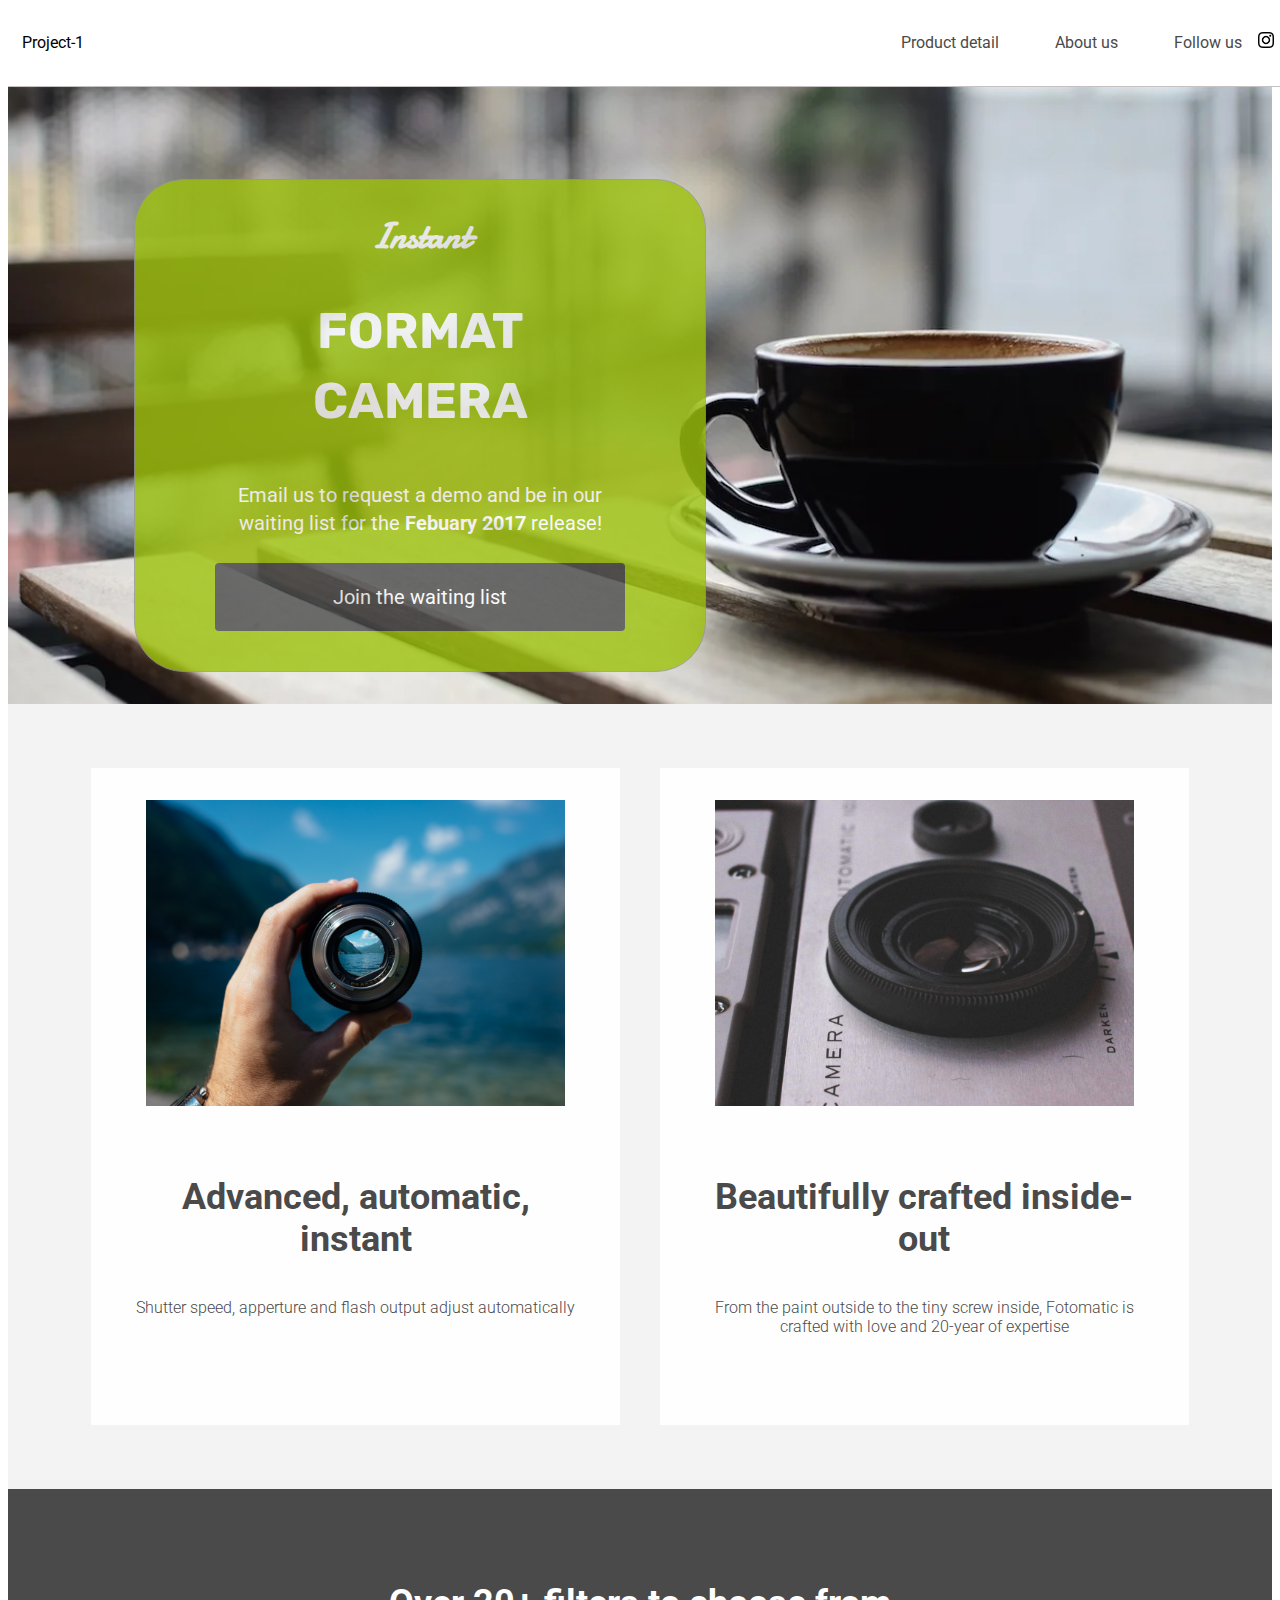
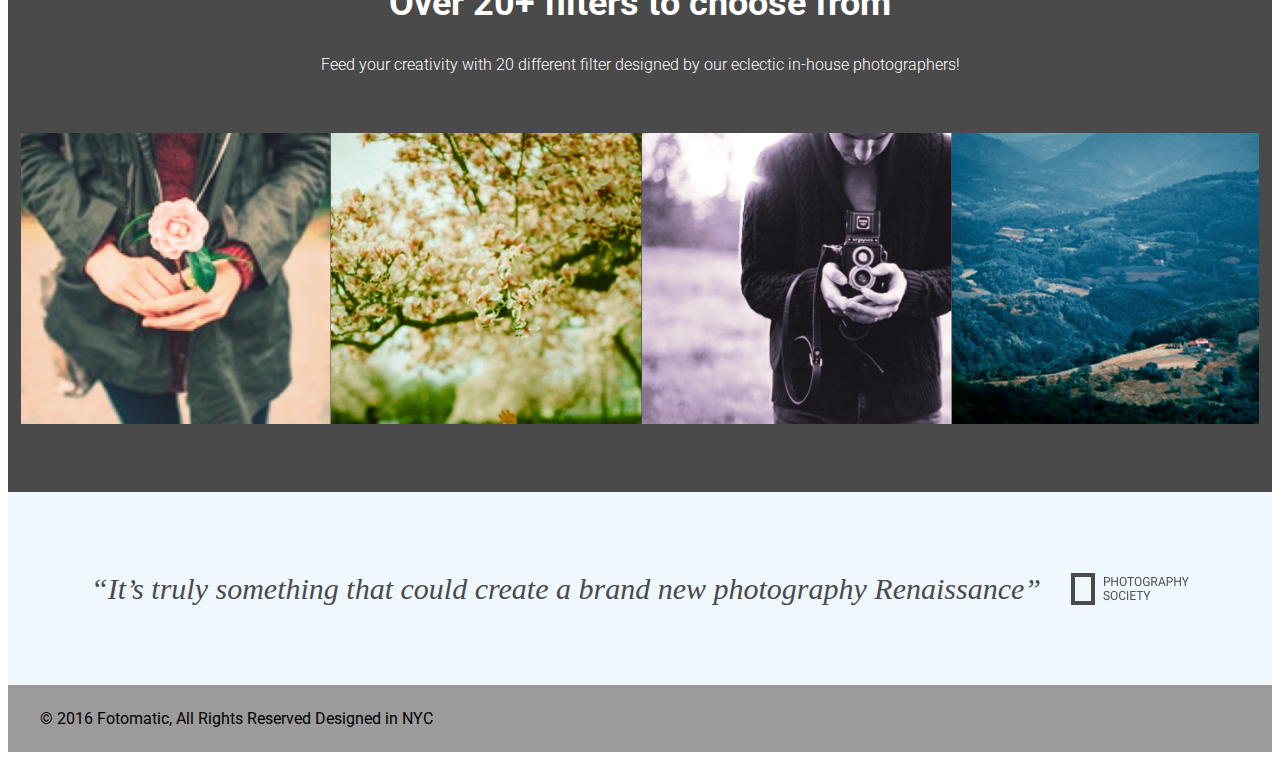
==== index.html @ 36697819 "no commit" ====
<!DOCTYPE html>
<html lang="en">
<head>
    <link href="https://fonts.googleapis.com/css?family=Damion" rel="stylesheet">
    <link href="https://fonts.googleapis.com/css?family=Rubik" rel="stylesheet">
    <link href="https://fonts.googleapis.com/css?family=Roboto:300,400,600,700" rel="stylesheet">
    <link rel="stylesheet" href="media_project1.css">
    <meta charset="UTF-8">
    <meta name="viewport" content="width=device-width, initial-scale=1.0">
    <title>project 1</title>
</head>
<body>
    
    <header>
        <div class="content">
          <a class="logo">Project-1</a>

          <nav class="desktop">
            <ul>
              <li><a href="#">Product detail</a></li>
              <li><a href="#">About us</a></li>
              <li><a href="" target="_blank">Follow us <img class="icon" src="./asset/images/instagram.png"></a></li>
              <li><a href="#" class="button">Join us</a></li>
            </ul>
          </nav>
          
        </div>
      </header>






      <div class="main-content">

        <!-- Sign Up Section -->
        <div id="sign-up-section" >
          <div id="sign-up-cta">
            <div class="content center">
                 <div class="lab">
                   <h2 class="cursive">Instant</h2>
                   <h1 class="striking">FORMAT CAMERA</h1>
                 </div>

              <div class="email">
                <span>
                  Email us to request a demo and be in our waiting list for the <strong>Febuary 2017</strong> release!
                </span>
                <div class="button">Join the waiting list</div>

              </div>
            </div>
          </div>
        </div>



    
        <!-- Features Section -->
        <div id="features-section">
          <div class="feature">
                <div class="center">
                  <div class="image-container">
                     <img src="./asset/images/feature-1.png" />
                  </div>

                   <div class="content">
                     <h2>Advanced, automatic, instant</h2>
                     <h3>Shutter speed, apperture and flash output adjust automatically</h3>
                   </div>
                </div>

            </div>

          <div class="feature">
              <div class="center">
                 <div class="image-container">
                   <img src="./asset/images/feature-2.png" />
                 </div>
                <div class="content">
                   <h2>Beautifully crafted inside-out</h2>
                   <h3>From the paint outside to the tiny screw inside, Fotomatic is crafted with love and 20-year of expertise</h3>
                </div>
              </div>
          </div>
        </div>
    
        <!-- Filters Section -->
        <div id="filters-section">
          <div class="content center">
            <h2>Over 20+ filters to choose from</h2>
            <h3>Feed your creativity with 20 different filter designed by our eclectic in-house photographers!</h3>
          </div>
          <div class="images-container">
            <div class="image-container">
              <img src="./asset/images/filter-1.png" />
            </div>
            <div class="image-container">
              <img src="./asset/images/filter-2.png" />
            </div>
            <div class="image-container">
              <img src="./asset/images/filter-3.png" />
            </div>
            <div class="image-container extra">
              <img src="./asset/images/filter-4.png" />
            </div>
          </div>
        </div>
    
        <!-- Quotes Section -->
        <div id="quotes-section">
          <div class="content center">
            <span class="quote">“It’s truly something that could create a brand new photography Renaissance”</span>
            <img class="quote-citation" src="./asset/images/photography-logo.png" />
          </div>
        </div>
    
        <!-- Footer -->
        <footer>
          <div class="content">
            <span class="copyright">© 2016  Fotomatic, All Rights Reserved</span>
            <span class="location">Designed in NYC</span>
          </div>
        </footer>
    
      </div>



</body>
</html>
---- media_project1.css ----
html {
  font-family: "Roboto", sans-serif;
  font-size: 16px;
}



.center {
  text-align: center;
}

.button {
  border-radius: 4px;
  background-color: #4a4a4a;
  color: white;
}



.image-container {
  overflow: hidden;
}

.image-container img {
  display: block;
  max-width: 100%;
}


/*-------------------------------------------------*/
header {
  position: fixed;
  z-index: 100;
  width: 100%;
  top:0;
  border-bottom: solid 1px #c6c1c1;
  background-color: white;
  
}

header .content {
  display: flex;
  align-items: center;
  padding: 0.875rem;
  
}

header .logo {
  flex: 1;
  
  
}

header nav ul {
  display: flex;
  list-style-type:none;
  
}

nav li {
  padding-left: 3.5rem;
  
}

nav a {
  vertical-align: bottom;
  line-height: 1.6;
  font-size: 1rem;
  color: #4a4a4a;
  text-decoration: none;
  
}

nav .button {
  padding: .1875rem .5rem;
  background-color: #9dc20b;
  line-height: 1.6;
  color: white;
  
}

nav li:last-child {
  display: none;
  text-decoration: none;
}

header .icon {
  width: 1rem;
  padding-left: .75rem;
}



@media only screen and (max-width: 895px) {
  nav li:last-child {
    display: block;
  }

  header .content {
    padding: 1rem 1rem;
  }
}

@media only screen and (max-width: 600px) {
  header .desktop {
    display: none;
  }

}






/*Sign Up Section */

#sign-up-section {
  display: flex;
  justify-content: flex-start;
  align-items: flex-start;
  height: 43.5rem;
  background-image: url('./asset/images/img-locations-background-5.webp');
  background-position: bottom;
  background-size: cover;
  background-repeat: no-repeat;
  
}

#sign-up-cta {
  position: relative;
  top: 171px;
  left: 10%;
  padding: 0 5rem 2.5rem 5rem;
  border: solid 1px #979797;
  border-radius: 4px;
  background-color: #9dc20b;
  border-radius: 50px;
  opacity: 80%;
}

#sign-up-cta .content {
  
  width: 25.625rem;
  margin-top: 2rem;
  font-family: "Roboto", sans-serif;
  font-size: 1.25rem;
  line-height: 1.4;
  color: white;
}

#sign-up-cta h1 {
  font-size: 3.125rem;
}

#sign-up-cta h2 {
  font-size: 2.25rem;
}

#sign-up-cta span strong {
  
  font-weight: bold;
}

#sign-up-cta .cursive {
  font-family: "Damion", cursive;
  
}

#sign-up-cta .striking {
  font-family: "Rubik", sans-serif;
  padding-bottom: .75rem;
  
}

#sign-up-cta .button {
  margin-top: 1.625rem;
  padding: 1.25rem 7.25rem;
}

@media only screen and (max-width: 895px) {
  #sign-up-section {
    align-items: center;
    justify-content: center;
    height: 28rem;
  }

  #sign-up-cta {
    position: static;
    width: auto;
    height: auto;
    background-color: transparent;
    border: none;
  }

  #sign-up-cta .content {
    margin-top: 0;
  }

  #sign-up-cta .email {
    display: none;
  }

  #sign-up-cta h1 {
    font-size: 3.125rem;
  }

  #sign-up-cta h2 {
    font-size: 2.25rem;
  }
}

@media only screen and (max-width: 600px) {
  #sign-up-section {
    height: 20rem;
  }

  #sign-up-cta h1 {
    font-size: 2.25rem;
  }

  #sign-up-cta h2 {
    font-size: 2rem;
  }
}









/* Features Section */

#features-section {
  display: flex;
  justify-content: space-between;
  padding: 4rem 5%;
  background-color: #f3f3f3;
}

.feature {
  flex: 1;
  padding: 2rem;
  margin: 0px 1.25rem;
  background-color: rgb(255, 254, 254);
}

.feature .image-container {
  width: 90%;
  height: 65%;
  margin: 0 auto;
}

.feature .content {
  padding: 2.5rem 0;
}

.feature h2 {
  padding-bottom: .5rem;
  font-size: 2.25rem;
  font-weight: bold;
  color: #4a4a4a;
}

.feature h3 {
  font-size: 1rem;
  line-height: 1.2;
  font-weight: 300;
  color: #4a4a4a;
}




@media only screen and (max-width: 895px) {
  #features-section {
    padding: 1rem;
  }

  .feature {
    margin: 0px .5rem;
    padding: 1rem;
  }

  .feature h2 {
    font-size: 2rem;
    line-height: 1.3;
  }

  .feature h3 {
    font-size: .875rem;
    line-height: 1.4;
  }
}

@media only screen and (max-width: 600px) {
  #features-section {
    flex-flow: column;
    padding: 0;
  }

  .feature {
    margin: 0;
    padding: 1.25rem 1rem 0 1rem;
  }

  .feature .content {
    padding: 1.25rem 0 1.875rem 0;
  }
}











/* Filters Section */

#filters-section {
  padding: 4rem 0;
  background-color: #4a4a4a;
}

#filters-section .content {
  
  margin-bottom: 3.5rem;
}

#filters-section .content h2 {
  font-size: 2.25rem;
  font-weight: bold;
  color: white;
}


#filters-section .content h3 {
  font-size: 1rem;
  line-height: 1.4;
  font-weight: 300;
  color: white;
}

#filters-section .images-container {
  display: inline-flex;
  max-width: 100%;
  padding: 0 1%;
}





@media only screen and (max-width: 600px) {
  #filters-section {
    padding: 1.5rem 0 0 0;
  }

  #filters-section .content {
    margin-bottom: 1rem;
  }

  #filters-section .content h2 {
    padding-bottom: .625rem;
    font-size: 1.125rem;
    line-height: 1.3;
    font-weight: normal;
  }

  #filters-section .content h3 {
    font-size: .875rem;
    line-height: 1.4;
  }

  #filters-section .images-container {
    padding: 0;
  }

  
}















/* Quotes Section */

#quotes-section {
  
  background-color: aliceblue;
}

#quotes-section .content {
  display: flex;
  align-items: center;
  justify-content: center;
  padding: 5rem 1.5rem;
  
}

#quotes-section .quote {
  padding-right: 1.875rem;
  font-family: "Palatino", serif;
  font-size: 1.875rem;
  line-height: 1.1;
  font-style: italic;
  color: #4a4a4a;
}

@media only screen and (max-width: 895px) {
  #quotes-section .content {
    padding: 3rem 1.5rem;
  }
}

@media only screen and (max-width: 600px) {
  #quotes-section .content {
    flex-flow: column;
    padding: 1.875rem .625rem;
  }

  #quotes-section .quote {
    font-size: 1.5rem;
    line-height: 1.4;
  }

  #quotes-section .quote-citation {
    display: block;
    padding-top: 1rem;
    margin: auto;
  }
}






/* Footer */

footer {
  background-color: #9b9b9b;
  padding: 1.5rem 2rem;
}



footer .copyright {
  flex-grow: 1;
}

@media only screen and (max-width: 600px) {
  footer .content {
    font-size: .625rem;
  }
}
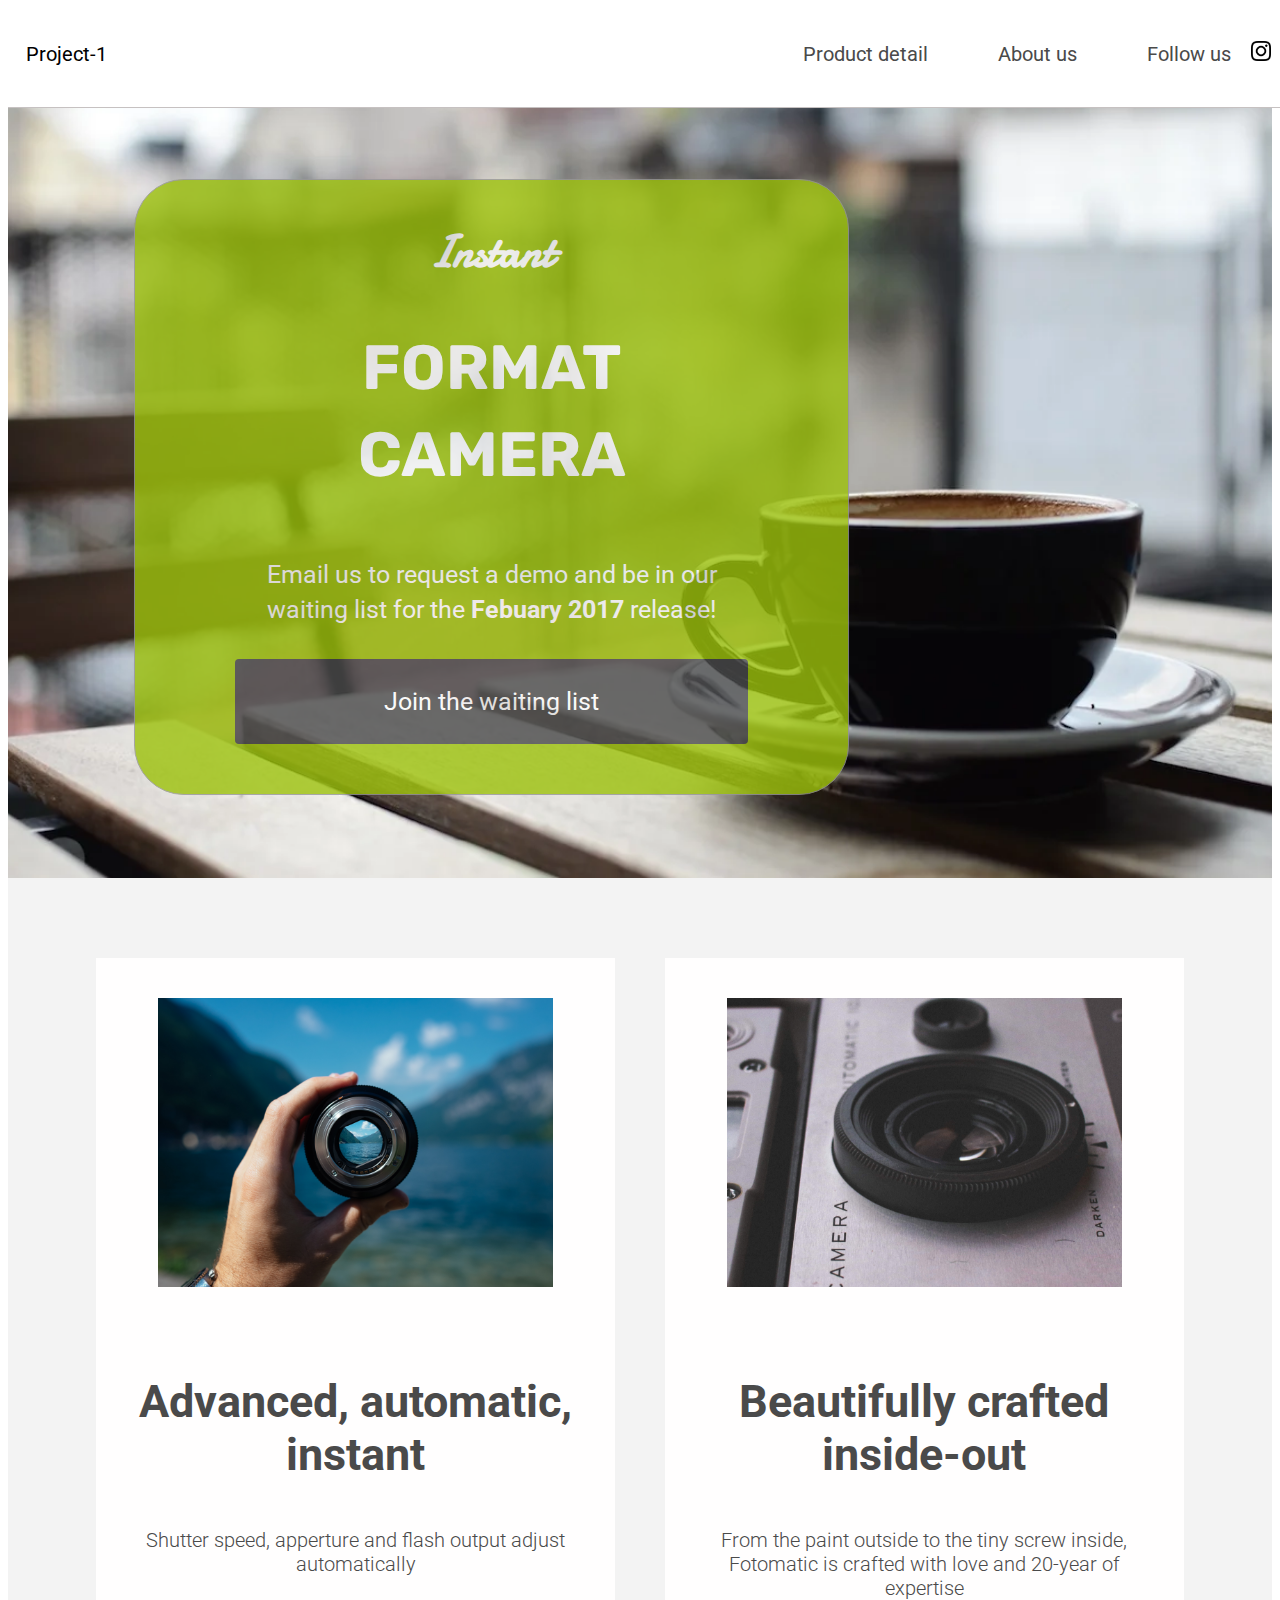
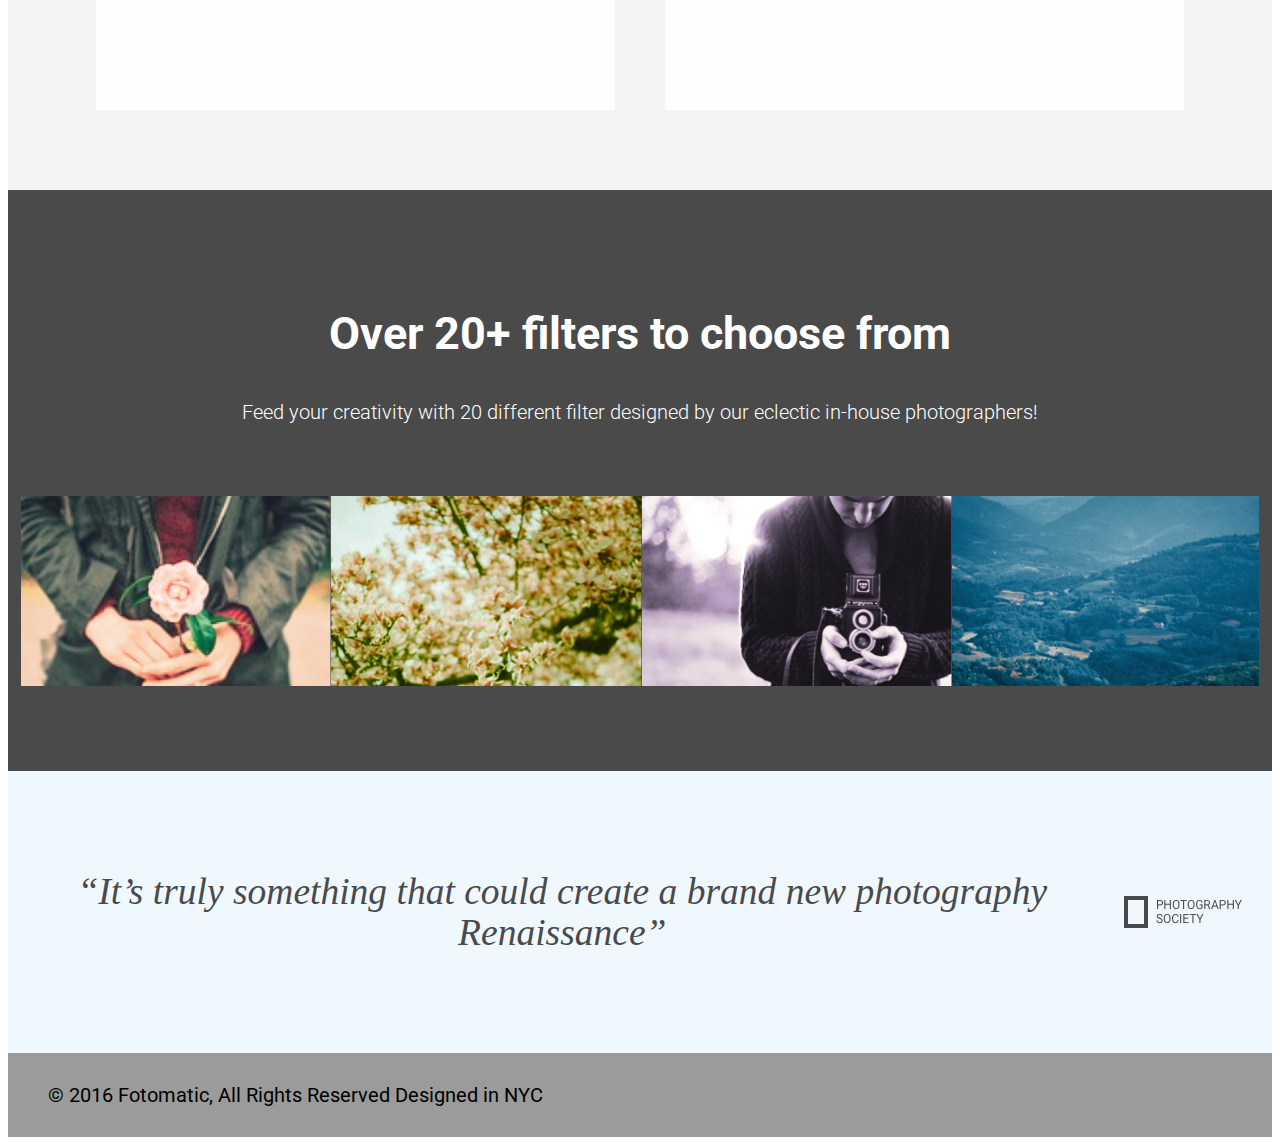
==== commit c69e6c30: "updated" ====
--- a/index.html
+++ b/index.html
@@ -7,6 +7,8 @@
     <link rel="stylesheet" href="media_project1.css">
     <meta charset="UTF-8">
     <meta name="viewport" content="width=device-width, initial-scale=1.0">
+
+    <!-- a title -->
     <title>project 1</title>
 </head>
 <body>
@@ -17,9 +19,17 @@
 
           <nav class="desktop">
             <ul>
-              <li><a href="#">Product detail</a></li>
-              <li><a href="#">About us</a></li>
-              <li><a href="" target="_blank">Follow us <img class="icon" src="./asset/images/instagram.png"></a></li>
+              <li><a  class="one" href="/index.html">Product detail</a></li>
+              <li><a class="two" href="/about.html">About us</a></li>
+              <li><a  class="three" href="" >Follow us  <img class="icon" src="./asset/images/instagram.png"></a></li>
+              <li><a href="#" class="button">Join us</a></li>
+            </ul>
+          </nav>
+          <nav class="mobile">
+            <ul>
+              <li><a href="/index.html"><img src="./asset/images/ic-logo.svg"></a></li>
+              <li><a href="/about.html"><img src="./asset/images/ic-product-detail.svg"></a></li>
+              <li><a href="#"><img src="./asset/images/ic-about-us.svg"></a></li>
               <li><a href="#" class="button">Join us</a></li>
             </ul>
           </nav>
--- a/media_project1.css
+++ b/media_project1.css
@@ -1,6 +1,6 @@
 html {
   font-family: "Roboto", sans-serif;
-  font-size: 16px;
+  font-size: 20px;
 }
 
 
@@ -19,11 +19,26 @@
 
 .image-container {
   overflow: hidden;
+
+  height: 300px; /* [1.1] Set it as per your need */
+  overflow: hidden; 
+
+  
 }
 
 .image-container img {
   display: block;
   max-width: 100%;
+ 
+}
+
+
+.image-container:hover img{
+
+  cursor: pointer;
+  transition: transform .5s ease-in-out;
+  transform: scale(1.5); 
+  
 }
 
 
@@ -87,6 +102,12 @@
 header .icon {
   width: 1rem;
   padding-left: .75rem;
+
+}
+
+
+header .mobile {
+  display: none;
 }
 
 
@@ -101,13 +122,68 @@
   }
 }
 
-@media only screen and (max-width: 600px) {
+@media only screen and (max-width: 700px) {
   header .desktop {
     display: none;
   }
 
-}
-
+  header .mobile {
+    display: block;
+    width: 100%;
+  }
+
+  header .content {
+    padding: .5rem 0;
+  }
+
+  header .mobile ul {
+    display: flex;
+    justify-content: space-around;
+    align-items: center;
+    width: 100%;
+  }
+
+  header .mobile li {
+    padding: 0;
+  }
+ 
+
+}
+
+
+
+
+li .one:hover{
+  border-style: inset;
+  border-left: hidden;
+  border-right: hidden;
+  border-top: 5px solid black;
+  border-bottom: hidden;
+ 
+
+  transition: 0.2s ease-in-out;
+}
+
+li .two:hover{
+  border-style: inset;
+  border-left: hidden;
+  border-right: hidden;
+  border-top: 5px solid black;
+  border-bottom: hidden;
+
+
+  transition: 0.2s ease-in-out;
+}
+
+
+
+
+li .three:hover{
+  background: -webkit-linear-gradient(purple, red);
+    -webkit-background-clip: text;
+    -webkit-text-fill-color: transparent;
+  
+}
 
 
 
@@ -252,6 +328,8 @@
   width: 90%;
   height: 65%;
   margin: 0 auto;
+  
+  
 }
 
 .feature .content {
@@ -351,16 +429,24 @@
 #filters-section .images-container {
   display: inline-flex;
   max-width: 100%;
+  max-height: 90%;
   padding: 0 1%;
 }
 
+#filters-section .images-container{ 
+
+
+ height: 190px;
+ overflow-y: hidden;
+
+}
 
 
 
 
 @media only screen and (max-width: 600px) {
   #filters-section {
-    padding: 1.5rem 0 0 0;
+    padding: 1rem 0 0 0;
   }
 
   #filters-section .content {
@@ -381,6 +467,7 @@
 
   #filters-section .images-container {
     padding: 0;
+   
   }
 
   
